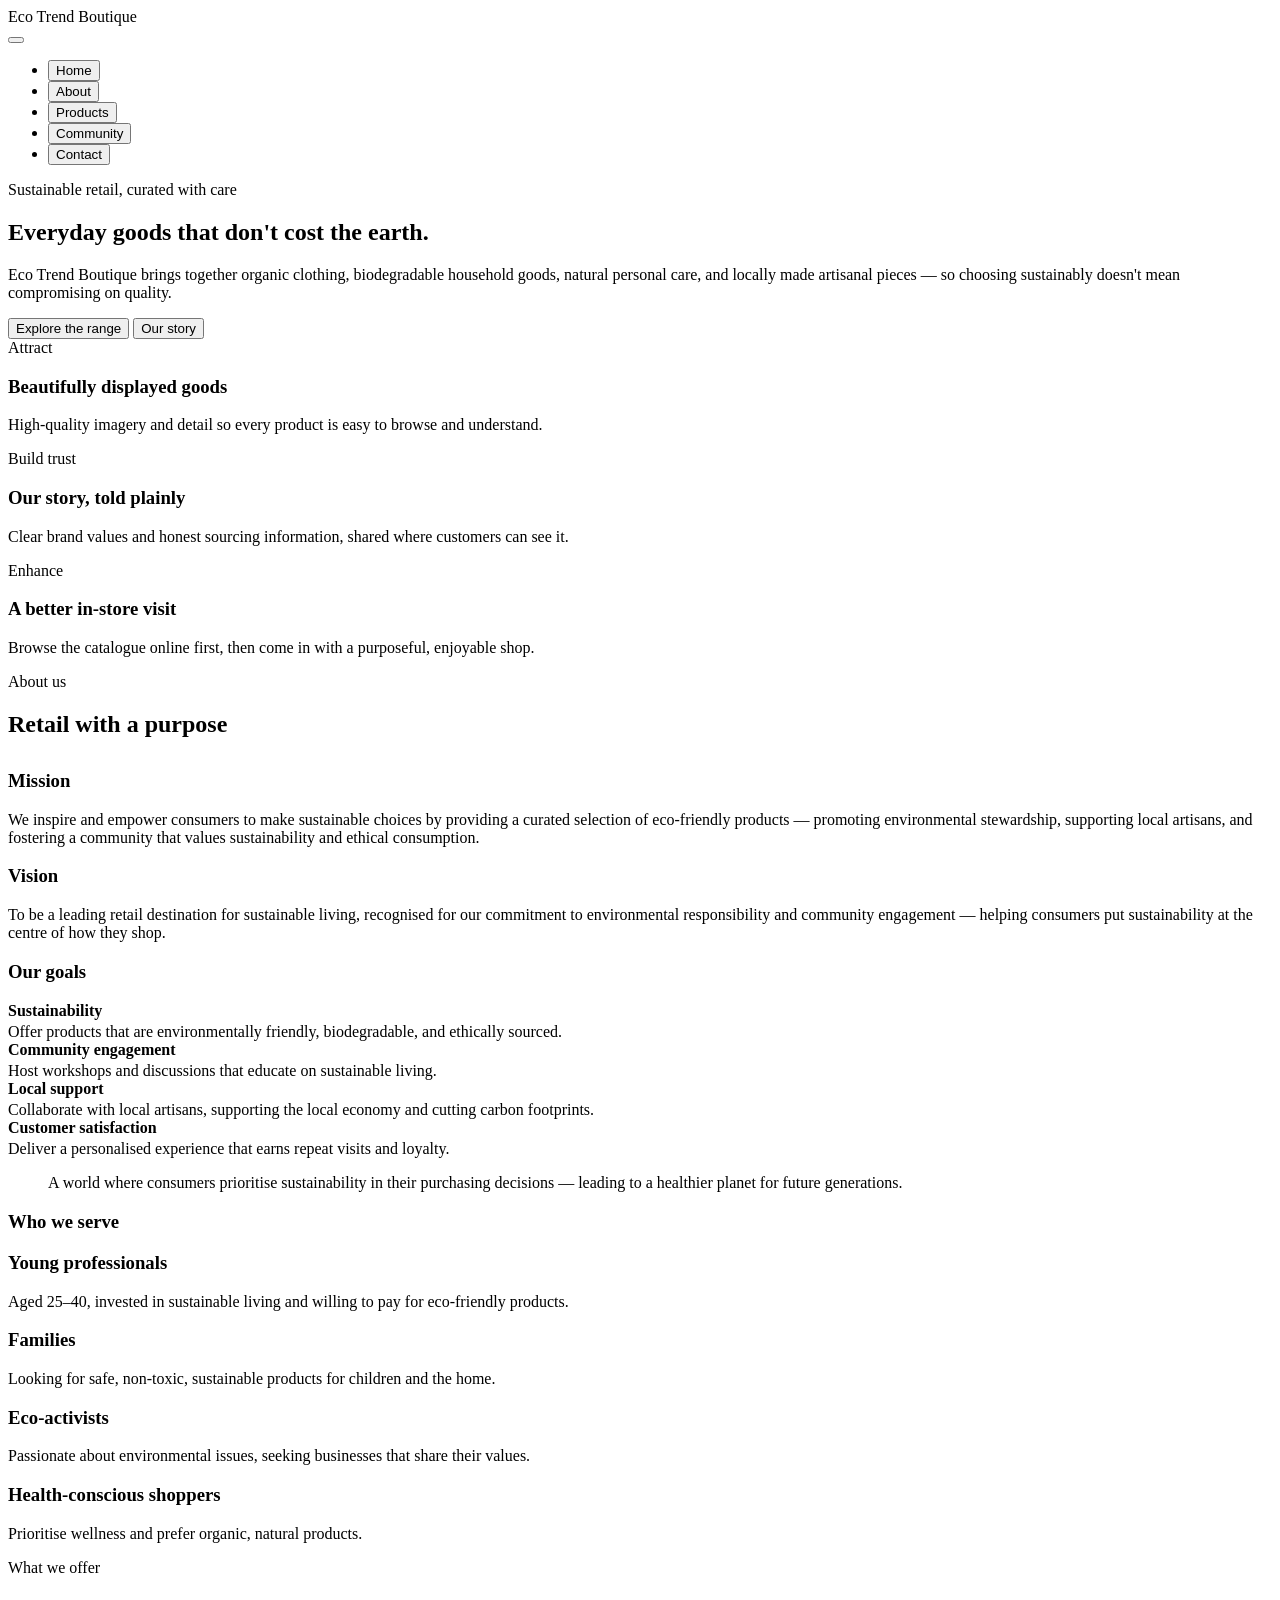
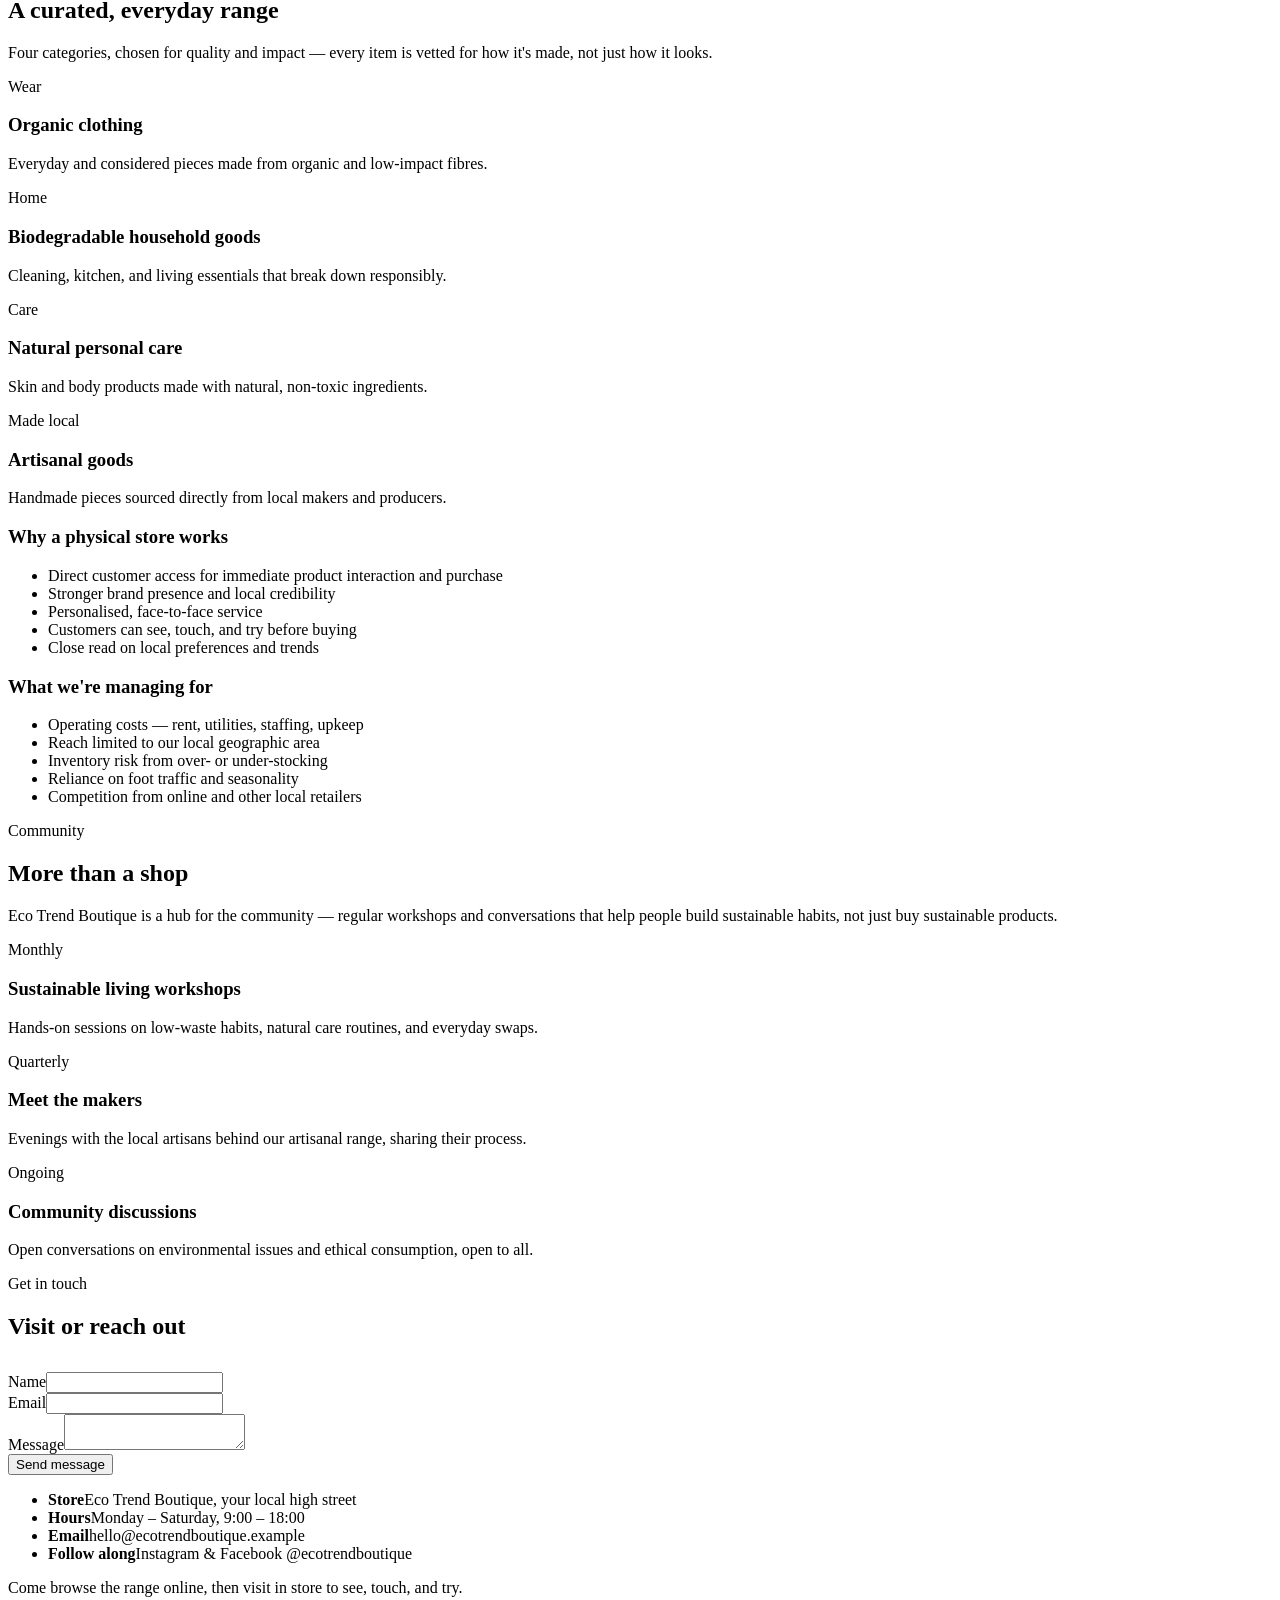
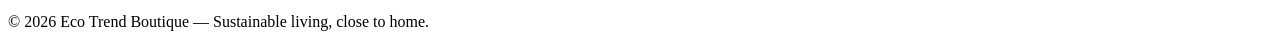
==== index.html @ 44dc251f "Add files via upload" ====
<!DOCTYPE html>
<html lang="en">
<head>
<meta charset="UTF-8">
<meta name="viewport" content="width=device-width, initial-scale=1.0">
<title>Eco Trend Boutique</title>
<link rel="preconnect" href="https://fonts.googleapis.com">
<link rel="preconnect" href="https://fonts.gstatic.com" crossorigin>
<link href="https://fonts.googleapis.com/css2?family=Fraunces:opsz,wght@9..144,400;9..144,500;9..144,600&family=Work+Sans:wght@400;500;600&display=swap" rel="stylesheet">
<link rel="stylesheet" href="style.css">
</head>
<body>

<header>
  <div class="nav-wrap">
    <div class="brand"><span class="brand-mark"></span>Eco Trend Boutique</div>
    <button class="menu-toggle" id="menuToggle" aria-label="Toggle menu"><span></span><span></span><span></span></button>
    <nav>
      <ul id="navList">
        <li><button data-page="home" class="active">Home</button></li>
        <li><button data-page="about">About</button></li>
        <li><button data-page="products">Products</button></li>
        <li><button data-page="community">Community</button></li>
        <li><button data-page="contact">Contact</button></li>
      </ul>
    </nav>
  </div>
</header>

<main>

  <!-- HOME -->
  <section id="home" class="active">
    <div class="hero">
      <div>
        <p class="eyebrow">Sustainable retail, curated with care</p>
        <h1>Everyday goods that don't cost the earth.</h1>
        <p>Eco Trend Boutique brings together organic clothing, biodegradable household goods, natural personal care, and locally made artisanal pieces — so choosing sustainably doesn't mean compromising on quality.</p>
        <div class="cta-row">
          <button class="btn primary" onclick="showPage('products')">Explore the range</button>
          <button class="btn" onclick="showPage('about')">Our story</button>
        </div>
      </div>
      <div class="hero-visual"></div>
    </div>

    <div class="benefits">
      <div class="benefit">
        <span class="benefit-num">Attract</span>
        <h3>Beautifully displayed goods</h3>
        <p>High-quality imagery and detail so every product is easy to browse and understand.</p>
      </div>
      <div class="benefit">
        <span class="benefit-num">Build trust</span>
        <h3>Our story, told plainly</h3>
        <p>Clear brand values and honest sourcing information, shared where customers can see it.</p>
      </div>
      <div class="benefit">
        <span class="benefit-num">Enhance</span>
        <h3>A better in-store visit</h3>
        <p>Browse the catalogue online first, then come in with a purposeful, enjoyable shop.</p>
      </div>
    </div>
  </section>

  <!-- ABOUT -->
  <section id="about">
    <p class="eyebrow">About us</p>
    <h1>Retail with a purpose</h1>
    <div class="two-col" style="margin-top:32px;">
      <div>
        <h3>Mission</h3>
        <p>We inspire and empower consumers to make sustainable choices by providing a curated selection of eco-friendly products — promoting environmental stewardship, supporting local artisans, and fostering a community that values sustainability and ethical consumption.</p>
        <h3>Vision</h3>
        <p>To be a leading retail destination for sustainable living, recognised for our commitment to environmental responsibility and community engagement — helping consumers put sustainability at the centre of how they shop.</p>
      </div>
      <div>
        <h3>Our goals</h3>
        <div class="goal"><span class="goal-mark"></span><div><strong>Sustainability</strong><p style="margin:.2em 0 0;">Offer products that are environmentally friendly, biodegradable, and ethically sourced.</p></div></div>
        <div class="goal"><span class="goal-mark"></span><div><strong>Community engagement</strong><p style="margin:.2em 0 0;">Host workshops and discussions that educate on sustainable living.</p></div></div>
        <div class="goal"><span class="goal-mark"></span><div><strong>Local support</strong><p style="margin:.2em 0 0;">Collaborate with local artisans, supporting the local economy and cutting carbon footprints.</p></div></div>
        <div class="goal"><span class="goal-mark"></span><div><strong>Customer satisfaction</strong><p style="margin:.2em 0 0;">Deliver a personalised experience that earns repeat visits and loyalty.</p></div></div>
      </div>
    </div>

    <blockquote>A world where consumers prioritise sustainability in their purchasing decisions — leading to a healthier planet for future generations.</blockquote>

    <h3>Who we serve</h3>
    <div class="audience-grid">
      <div class="audience-card"><h3>Young professionals</h3><p>Aged 25–40, invested in sustainable living and willing to pay for eco-friendly products.</p></div>
      <div class="audience-card"><h3>Families</h3><p>Looking for safe, non-toxic, sustainable products for children and the home.</p></div>
      <div class="audience-card"><h3>Eco-activists</h3><p>Passionate about environmental issues, seeking businesses that share their values.</p></div>
      <div class="audience-card"><h3>Health-conscious shoppers</h3><p>Prioritise wellness and prefer organic, natural products.</p></div>
    </div>
  </section>

  <!-- PRODUCTS -->
  <section id="products">
    <p class="eyebrow">What we offer</p>
    <h1>A curated, everyday range</h1>
    <p>Four categories, chosen for quality and impact — every item is vetted for how it's made, not just how it looks.</p>

    <div class="product-grid">
      <div class="product-card">
        <span class="tag">Wear</span>
        <h3>Organic clothing</h3>
        <p>Everyday and considered pieces made from organic and low-impact fibres.</p>
      </div>
      <div class="product-card">
        <span class="tag">Home</span>
        <h3>Biodegradable household goods</h3>
        <p>Cleaning, kitchen, and living essentials that break down responsibly.</p>
      </div>
      <div class="product-card">
        <span class="tag">Care</span>
        <h3>Natural personal care</h3>
        <p>Skin and body products made with natural, non-toxic ingredients.</p>
      </div>
      <div class="product-card">
        <span class="tag">Made local</span>
        <h3>Artisanal goods</h3>
        <p>Handmade pieces sourced directly from local makers and producers.</p>
      </div>
    </div>

    <div class="swot">
      <div>
        <h3>Why a physical store works</h3>
        <ul>
          <li>Direct customer access for immediate product interaction and purchase</li>
          <li>Stronger brand presence and local credibility</li>
          <li>Personalised, face-to-face service</li>
          <li>Customers can see, touch, and try before buying</li>
          <li>Close read on local preferences and trends</li>
        </ul>
      </div>
      <div>
        <h3>What we're managing for</h3>
        <ul>
          <li>Operating costs — rent, utilities, staffing, upkeep</li>
          <li>Reach limited to our local geographic area</li>
          <li>Inventory risk from over- or under-stocking</li>
          <li>Reliance on foot traffic and seasonality</li>
          <li>Competition from online and other local retailers</li>
        </ul>
      </div>
    </div>
  </section>

  <!-- COMMUNITY / BLOG -->
  <section id="community">
    <p class="eyebrow">Community</p>
    <h1>More than a shop</h1>
    <p>Eco Trend Boutique is a hub for the community — regular workshops and conversations that help people build sustainable habits, not just buy sustainable products.</p>

    <div class="event-list">
      <div class="event-row">
        <div class="event-when">Monthly</div>
        <div><h3>Sustainable living workshops</h3><p>Hands-on sessions on low-waste habits, natural care routines, and everyday swaps.</p></div>
      </div>
      <div class="event-row">
        <div class="event-when">Quarterly</div>
        <div><h3>Meet the makers</h3><p>Evenings with the local artisans behind our artisanal range, sharing their process.</p></div>
      </div>
      <div class="event-row">
        <div class="event-when">Ongoing</div>
        <div><h3>Community discussions</h3><p>Open conversations on environmental issues and ethical consumption, open to all.</p></div>
      </div>
    </div>
  </section>

  <!-- CONTACT -->
  <section id="contact">
    <p class="eyebrow">Get in touch</p>
    <h1>Visit or reach out</h1>
    <div class="contact-grid" style="margin-top:32px;">
      <div>
        <form onsubmit="event.preventDefault(); alert('Thanks — your message has been noted. This form is a demo and does not send live messages.');">
          <div class="field"><label for="name">Name</label><input id="name" type="text" required></div>
          <div class="field"><label for="email">Email</label><input id="email" type="email" required></div>
          <div class="field"><label for="message">Message</label><textarea id="message" required></textarea></div>
          <button type="submit" class="btn primary">Send message</button>
        </form>
      </div>
      <div>
        <ul class="info-list">
          <li><strong>Store</strong>Eco Trend Boutique, your local high street</li>
          <li><strong>Hours</strong>Monday – Saturday, 9:00 – 18:00</li>
          <li><strong>Email</strong>hello@ecotrendboutique.example</li>
          <li><strong>Follow along</strong>Instagram &amp; Facebook @ecotrendboutique</li>
        </ul>
        <p class="form-note">Come browse the range online, then visit in store to see, touch, and try.</p>
      </div>
    </div>
  </section>

</main>

<footer>© 2026 Eco Trend Boutique — Sustainable living, close to home.</footer>

<script>
  function showPage(id){
    document.querySelectorAll('main section').forEach(s => s.classList.remove('active'));
    document.getElementById(id).classList.add('active');
    document.querySelectorAll('nav button').forEach(b => b.classList.toggle('active', b.dataset.page === id));
    document.getElementById('navList').classList.remove('open');
    window.scrollTo({top:0, behavior:'smooth'});
  }
  document.querySelectorAll('nav button[data-page]').forEach(btn=>{
    btn.addEventListener('click', ()=> showPage(btn.dataset.page));
  });
  document.getElementById('menuToggle').addEventListener('click', ()=>{
    document.getElementById('navList').classList.toggle('open');
  });
</script>

</body>
</html>
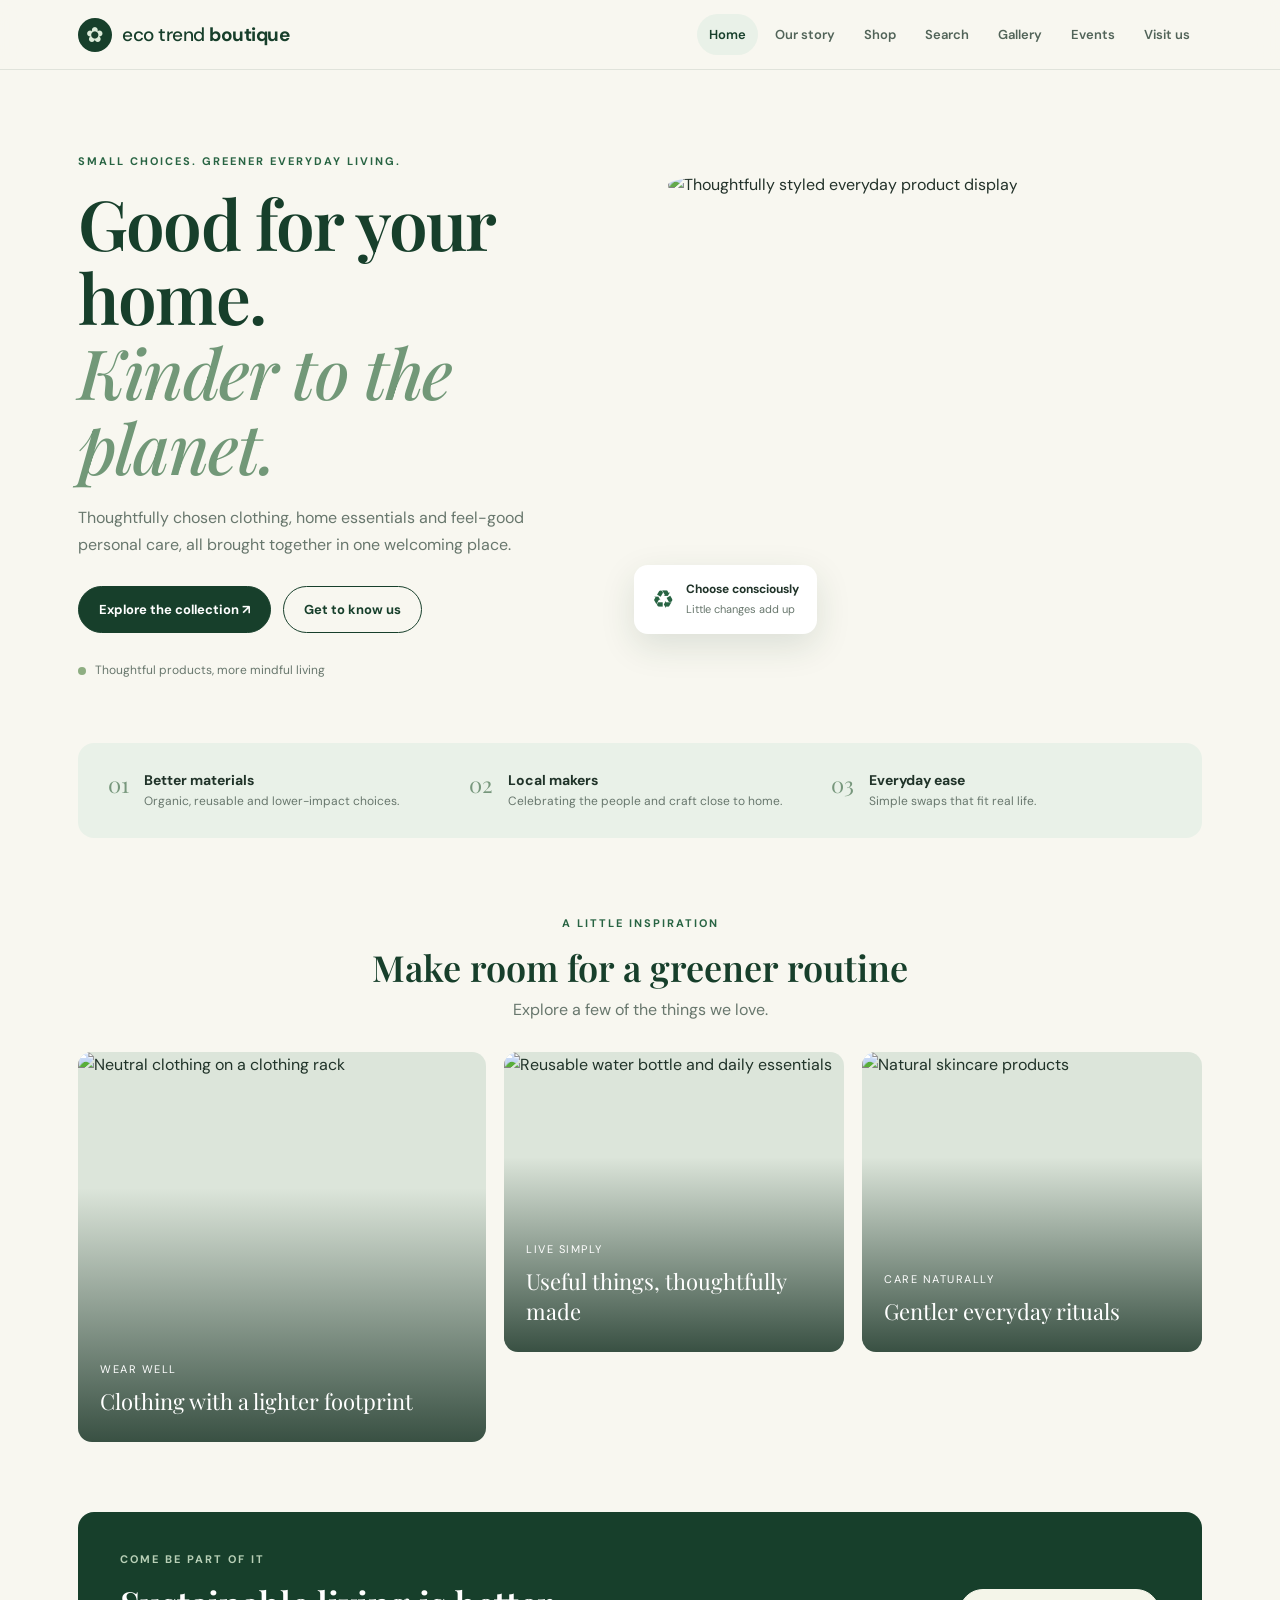
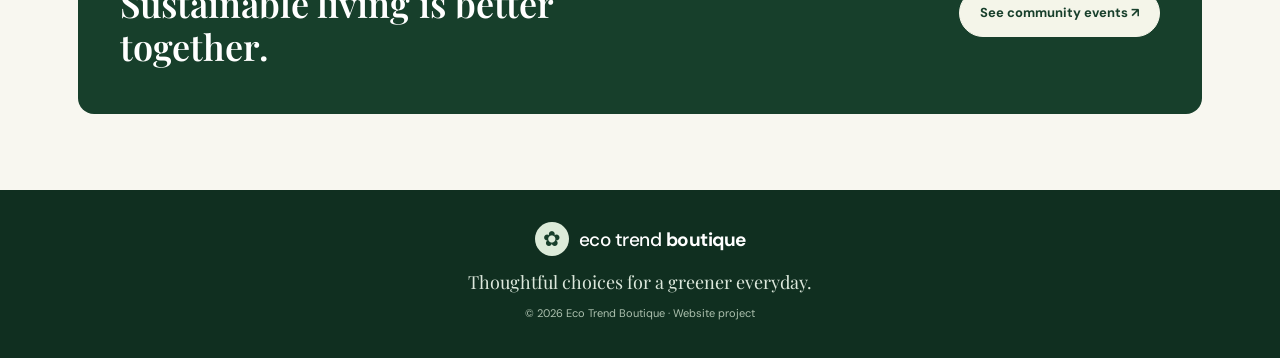
==== commit a862ad3a: "Add files via upload" ====
--- a/index.html
+++ b/index.html
@@ -1,218 +1,225 @@
 <!DOCTYPE html>
 <html lang="en">
 <head>
-<meta charset="UTF-8">
-<meta name="viewport" content="width=device-width, initial-scale=1.0">
-<title>Eco Trend Boutique</title>
-<link rel="preconnect" href="https://fonts.googleapis.com">
-<link rel="preconnect" href="https://fonts.gstatic.com" crossorigin>
-<link href="https://fonts.googleapis.com/css2?family=Fraunces:opsz,wght@9..144,400;9..144,500;9..144,600&family=Work+Sans:wght@400;500;600&display=swap" rel="stylesheet">
-<link rel="stylesheet" href="style.css">
+  <meta charset="UTF-8">
+  <meta name="viewport" content="width=device-width, initial-scale=1.0">
+  <meta name="theme-color" content="#173f2b">
+  <meta name="description" content="Eco Trend Boutique: thoughtfully curated sustainable clothing, home goods and natural care.">
+  <title>Eco Trend Boutique | Sustainable living, beautifully</title>
+  <link rel="preconnect" href="https://fonts.googleapis.com">
+  <link rel="preconnect" href="https://fonts.gstatic.com" crossorigin>
+  <link href="https://fonts.googleapis.com/css2?family=DM+Sans:wght@400;500;600;700&family=Playfair+Display:wght@500;600;700&display=swap" rel="stylesheet">
+  <link rel="stylesheet" href="style.css">
+  <!-- Leaflet map styles (OpenStreetMap) -->
+  <link rel="stylesheet" href="https://unpkg.com/leaflet@1.9.4/dist/leaflet.css" crossorigin="">
 </head>
 <body>
-
-<header>
+<header class="site-header">
   <div class="nav-wrap">
-    <div class="brand"><span class="brand-mark"></span>Eco Trend Boutique</div>
-    <button class="menu-toggle" id="menuToggle" aria-label="Toggle menu"><span></span><span></span><span></span></button>
-    <nav>
+    <a class="brand" href="#home" aria-label="Eco Trend Boutique home"><span class="brand-mark">✿</span><span>eco trend <b>boutique</b></span></a>
+    <button class="menu-toggle" id="menuToggle" aria-label="Open navigation" aria-expanded="false">☰</button>
+    <nav aria-label="Main navigation">
       <ul id="navList">
-        <li><button data-page="home" class="active">Home</button></li>
-        <li><button data-page="about">About</button></li>
-        <li><button data-page="products">Products</button></li>
-        <li><button data-page="community">Community</button></li>
-        <li><button data-page="contact">Contact</button></li>
+        <li><button class="nav-link active" data-page="home">Home</button></li>
+        <li><button class="nav-link" data-page="about">Our story</button></li>
+        <li><button class="nav-link" data-page="products">Shop</button></li>
+        <li><button class="nav-link" data-page="search">Search</button></li>
+        <li><button class="nav-link" data-page="gallery">Gallery</button></li>
+        <li><button class="nav-link" data-page="events">Events</button></li>
+        <li><button class="nav-link" data-page="contact">Visit us</button></li>
       </ul>
     </nav>
   </div>
 </header>
 
 <main>
-
-  <!-- HOME -->
-  <section id="home" class="active">
+  <section id="home" class="page active">
     <div class="hero">
-      <div>
-        <p class="eyebrow">Sustainable retail, curated with care</p>
-        <h1>Everyday goods that don't cost the earth.</h1>
-        <p>Eco Trend Boutique brings together organic clothing, biodegradable household goods, natural personal care, and locally made artisanal pieces — so choosing sustainably doesn't mean compromising on quality.</p>
-        <div class="cta-row">
-          <button class="btn primary" onclick="showPage('products')">Explore the range</button>
-          <button class="btn" onclick="showPage('about')">Our story</button>
+      <div class="hero-copy">
+        <p class="eyebrow">Small choices. Greener everyday living.</p>
+        <h1>Good for your home.<br><em>Kinder to the planet.</em></h1>
+        <p class="hero-intro">Thoughtfully chosen clothing, home essentials and feel-good personal care, all brought together in one welcoming place.</p>
+        <div class="button-row">
+          <button class="btn primary" onclick="showPage('products')">Explore the collection <span>↗</span></button>
+          <button class="btn ghost" onclick="showPage('about')">Get to know us</button>
         </div>
+        <div class="hero-note"><span class="dot"></span> Thoughtful products, more mindful living</div>
       </div>
-      <div class="hero-visual"></div>
-    </div>
-
-    <div class="benefits">
-      <div class="benefit">
-        <span class="benefit-num">Attract</span>
-        <h3>Beautifully displayed goods</h3>
-        <p>High-quality imagery and detail so every product is easy to browse and understand.</p>
+      <div class="hero-image">
+        <img src="https://images.unsplash.com/photo-1542291026-7eec264c27ff?auto=format&fit=crop&w=1000&q=85" alt="Thoughtfully styled everyday product display">
+        <div class="floating-card"><span>♻</span><div><strong>Choose consciously</strong><small>Little changes add up</small></div></div>
       </div>
-      <div class="benefit">
-        <span class="benefit-num">Build trust</span>
-        <h3>Our story, told plainly</h3>
-        <p>Clear brand values and honest sourcing information, shared where customers can see it.</p>
-      </div>
-      <div class="benefit">
-        <span class="benefit-num">Enhance</span>
-        <h3>A better in-store visit</h3>
-        <p>Browse the catalogue online first, then come in with a purposeful, enjoyable shop.</p>
-      </div>
-    </div>
-  </section>
-
-  <!-- ABOUT -->
-  <section id="about">
-    <p class="eyebrow">About us</p>
-    <h1>Retail with a purpose</h1>
-    <div class="two-col" style="margin-top:32px;">
-      <div>
-        <h3>Mission</h3>
-        <p>We inspire and empower consumers to make sustainable choices by providing a curated selection of eco-friendly products — promoting environmental stewardship, supporting local artisans, and fostering a community that values sustainability and ethical consumption.</p>
-        <h3>Vision</h3>
-        <p>To be a leading retail destination for sustainable living, recognised for our commitment to environmental responsibility and community engagement — helping consumers put sustainability at the centre of how they shop.</p>
-      </div>
-      <div>
-        <h3>Our goals</h3>
-        <div class="goal"><span class="goal-mark"></span><div><strong>Sustainability</strong><p style="margin:.2em 0 0;">Offer products that are environmentally friendly, biodegradable, and ethically sourced.</p></div></div>
-        <div class="goal"><span class="goal-mark"></span><div><strong>Community engagement</strong><p style="margin:.2em 0 0;">Host workshops and discussions that educate on sustainable living.</p></div></div>
-        <div class="goal"><span class="goal-mark"></span><div><strong>Local support</strong><p style="margin:.2em 0 0;">Collaborate with local artisans, supporting the local economy and cutting carbon footprints.</p></div></div>
-        <div class="goal"><span class="goal-mark"></span><div><strong>Customer satisfaction</strong><p style="margin:.2em 0 0;">Deliver a personalised experience that earns repeat visits and loyalty.</p></div></div>
-      </div>
-    </div>
-
-    <blockquote>A world where consumers prioritise sustainability in their purchasing decisions — leading to a healthier planet for future generations.</blockquote>
-
-    <h3>Who we serve</h3>
-    <div class="audience-grid">
-      <div class="audience-card"><h3>Young professionals</h3><p>Aged 25–40, invested in sustainable living and willing to pay for eco-friendly products.</p></div>
-      <div class="audience-card"><h3>Families</h3><p>Looking for safe, non-toxic, sustainable products for children and the home.</p></div>
-      <div class="audience-card"><h3>Eco-activists</h3><p>Passionate about environmental issues, seeking businesses that share their values.</p></div>
-      <div class="audience-card"><h3>Health-conscious shoppers</h3><p>Prioritise wellness and prefer organic, natural products.</p></div>
-    </div>
-  </section>
-
-  <!-- PRODUCTS -->
-  <section id="products">
-    <p class="eyebrow">What we offer</p>
-    <h1>A curated, everyday range</h1>
-    <p>Four categories, chosen for quality and impact — every item is vetted for how it's made, not just how it looks.</p>
-
-    <div class="product-grid">
-      <div class="product-card">
-        <span class="tag">Wear</span>
-        <h3>Organic clothing</h3>
-        <p>Everyday and considered pieces made from organic and low-impact fibres.</p>
-      </div>
-      <div class="product-card">
-        <span class="tag">Home</span>
-        <h3>Biodegradable household goods</h3>
-        <p>Cleaning, kitchen, and living essentials that break down responsibly.</p>
-      </div>
-      <div class="product-card">
-        <span class="tag">Care</span>
-        <h3>Natural personal care</h3>
-        <p>Skin and body products made with natural, non-toxic ingredients.</p>
-      </div>
-      <div class="product-card">
-        <span class="tag">Made local</span>
-        <h3>Artisanal goods</h3>
-        <p>Handmade pieces sourced directly from local makers and producers.</p>
-      </div>
-    </div>
-
-    <div class="swot">
-      <div>
-        <h3>Why a physical store works</h3>
-        <ul>
-          <li>Direct customer access for immediate product interaction and purchase</li>
-          <li>Stronger brand presence and local credibility</li>
-          <li>Personalised, face-to-face service</li>
-          <li>Customers can see, touch, and try before buying</li>
-          <li>Close read on local preferences and trends</li>
-        </ul>
-      </div>
-      <div>
-        <h3>What we're managing for</h3>
-        <ul>
-          <li>Operating costs — rent, utilities, staffing, upkeep</li>
-          <li>Reach limited to our local geographic area</li>
-          <li>Inventory risk from over- or under-stocking</li>
-          <li>Reliance on foot traffic and seasonality</li>
-          <li>Competition from online and other local retailers</li>
-        </ul>
-      </div>
-    </div>
-  </section>
-
-  <!-- COMMUNITY / BLOG -->
-  <section id="community">
-    <p class="eyebrow">Community</p>
-    <h1>More than a shop</h1>
-    <p>Eco Trend Boutique is a hub for the community — regular workshops and conversations that help people build sustainable habits, not just buy sustainable products.</p>
-
-    <div class="event-list">
-      <div class="event-row">
-        <div class="event-when">Monthly</div>
-        <div><h3>Sustainable living workshops</h3><p>Hands-on sessions on low-waste habits, natural care routines, and everyday swaps.</p></div>
-      </div>
-      <div class="event-row">
-        <div class="event-when">Quarterly</div>
-        <div><h3>Meet the makers</h3><p>Evenings with the local artisans behind our artisanal range, sharing their process.</p></div>
-      </div>
-      <div class="event-row">
-        <div class="event-when">Ongoing</div>
-        <div><h3>Community discussions</h3><p>Open conversations on environmental issues and ethical consumption, open to all.</p></div>
-      </div>
-    </div>
-  </section>
-
-  <!-- CONTACT -->
-  <section id="contact">
-    <p class="eyebrow">Get in touch</p>
-    <h1>Visit or reach out</h1>
-    <div class="contact-grid" style="margin-top:32px;">
-      <div>
-        <form onsubmit="event.preventDefault(); alert('Thanks — your message has been noted. This form is a demo and does not send live messages.');">
-          <div class="field"><label for="name">Name</label><input id="name" type="text" required></div>
-          <div class="field"><label for="email">Email</label><input id="email" type="email" required></div>
-          <div class="field"><label for="message">Message</label><textarea id="message" required></textarea></div>
-          <button type="submit" class="btn primary">Send message</button>
-        </form>
-      </div>
-      <div>
-        <ul class="info-list">
-          <li><strong>Store</strong>Eco Trend Boutique, your local high street</li>
-          <li><strong>Hours</strong>Monday – Saturday, 9:00 – 18:00</li>
-          <li><strong>Email</strong>hello@ecotrendboutique.example</li>
-          <li><strong>Follow along</strong>Instagram &amp; Facebook @ecotrendboutique</li>
-        </ul>
-        <p class="form-note">Come browse the range online, then visit in store to see, touch, and try.</p>
-      </div>
-    </div>
-  </section>
-
+    </div>
+    <div class="value-strip">
+      <article><span>01</span><div><h3>Better materials</h3><p>Organic, reusable and lower-impact choices.</p></div></article>
+      <article><span>02</span><div><h3>Local makers</h3><p>Celebrating the people and craft close to home.</p></div></article>
+      <article><span>03</span><div><h3>Everyday ease</h3><p>Simple swaps that fit real life.</p></div></article>
+    </div>
+    <div class="section-heading">
+      <p class="eyebrow">A little inspiration</p><h2>Make room for a greener routine</h2>
+      <p>Explore a few of the things we love.</p>
+    </div>
+    <div class="feature-grid">
+      <article class="feature-card feature-tall"><img src="https://images.unsplash.com/photo-1523381210434-271e8be1f52b?auto=format&fit=crop&w=900&q=85" alt="Neutral clothing on a clothing rack"><div><span>Wear well</span><h3>Clothing with a lighter footprint</h3></div></article>
+      <article class="feature-card"><img src="https://images.unsplash.com/photo-1602143407151-7111542de6e8?auto=format&fit=crop&w=900&q=85" alt="Reusable water bottle and daily essentials"><div><span>Live simply</span><h3>Useful things, thoughtfully made</h3></div></article>
+      <article class="feature-card"><img src="https://images.unsplash.com/photo-1608248543803-ba4f8c70ae0b?auto=format&fit=crop&w=900&q=85" alt="Natural skincare products"><div><span>Care naturally</span><h3>Gentler everyday rituals</h3></div></article>
+    </div>
+    <div class="banner-cta"><div><p class="eyebrow">Come be part of it</p><h2>Sustainable living is better together.</h2></div><button class="btn light" onclick="showPage('events')">See community events ↗</button></div>
+  </section>
+
+  <section id="about" class="page">
+    <div class="page-intro"><p class="eyebrow">Our story</p><h1>Retail with a little more purpose.</h1><p>We believe shopping can feel good and do a little good, too.</p></div>
+    <div class="two-col">
+      <div><h2>Our mission</h2><p>We inspire and empower people to make more sustainable choices through a curated selection of eco-friendly products. We aim to support local makers, encourage mindful consumption and make lower-impact living feel accessible.</p><h2>Our vision</h2><p>To become a welcoming destination for sustainable living, where thoughtful products and community connections help make greener habits part of everyday life.</p></div>
+      <div class="soft-panel"><p class="eyebrow">What matters to us</p><div class="goal"><b>01</b><div><h3>Responsible choices</h3><p>Prioritising reusable, biodegradable and ethically sourced options.</p></div></div><div class="goal"><b>02</b><div><h3>Local support</h3><p>Working with local artisans and independent producers.</p></div></div><div class="goal"><b>03</b><div><h3>Community learning</h3><p>Sharing practical ideas through workshops and conversations.</p></div></div></div>
+    </div>
+    <blockquote>“A greener lifestyle isn't about being perfect. It's about making better choices, one day at a time.”</blockquote>
+    <h2 class="subheading">Who we welcome</h2>
+    <div class="audience-grid"><article><h3>Young professionals</h3><p>For people looking for considered, practical everyday choices.</p></article><article><h3>Families</h3><p>For households seeking reusable and gentler home essentials.</p></article><article><h3>Eco-minded shoppers</h3><p>For anyone who wants their purchases to reflect their values.</p></article><article><h3>Curious beginners</h3><p>For people taking their first steps towards sustainable living.</p></article></div>
+  </section>
+
+  <section id="products" class="page">
+    <div class="page-intro"><p class="eyebrow">The collection</p><h1>Everyday goods, chosen with care.</h1><p>Browse our four core collections. These are sample catalogue items for the website project.</p></div>
+    <div class="product-grid" id="productGrid">
+      <article class="product-card" data-name="Organic cotton shirt" data-category="clothing"><img src="https://images.unsplash.com/photo-1521572163474-6864f9cf17ab?auto=format&fit=crop&w=700&q=80" alt="Organic cotton shirt"><div class="product-info"><span class="tag">Wear</span><h3>Organic cotton basics</h3><p>Comfortable everyday pieces made with natural fibres.</p></div></article>
+      <article class="product-card" data-name="Reusable home essentials" data-category="home"><img src="https://images.unsplash.com/photo-1603006905003-be475563bc59?auto=format&fit=crop&w=700&q=80" alt="Reusable home essentials"><div class="product-info"><span class="tag">Home</span><h3>Reusable home essentials</h3><p>Simple swaps for a more mindful home routine.</p></div></article>
+      <article class="product-card" data-name="Natural skincare" data-category="care"><img src="https://images.unsplash.com/photo-1608248543803-ba4f8c70ae0b?auto=format&fit=crop&w=700&q=80" alt="Natural skincare products"><div class="product-info"><span class="tag">Care</span><h3>Natural personal care</h3><p>Thoughtful daily care with naturally inspired ingredients.</p></div></article>
+      <article class="product-card" data-name="Handmade artisan basket" data-category="artisan"><img src="https://images.unsplash.com/photo-1590736969955-71cc94901144?auto=format&fit=crop&w=700&q=80" alt="Handwoven artisan basket"><div class="product-info"><span class="tag">Made local</span><h3>Artisanal home pieces</h3><p>Handmade details that bring warmth and character.</p></div></article>
+    </div>
+  </section>
+
+  <section id="search" class="page">
+    <div class="page-intro"><p class="eyebrow">Find your favourites</p><h1>Search the boutique.</h1><p>Search products or community events by name or keyword.</p></div>
+    <div class="search-panel"><label for="siteSearch">What are you looking for?</label><div class="search-box"><input id="siteSearch" type="search" placeholder="Try “cotton”, “workshop” or “home”"><button class="btn primary" id="searchButton">Search</button></div><div class="filter-row"><label><input type="radio" name="searchType" value="all" checked> All</label><label><input type="radio" name="searchType" value="products"> Products</label><label><input type="radio" name="searchType" value="events"> Events</label></div><p id="searchCount" class="search-count" aria-live="polite">Try a keyword to explore the catalogue and events.</p><div id="searchResults" class="results-grid"></div></div>
+  </section>
+
+  <section id="gallery" class="page">
+    <div class="page-intro"><p class="eyebrow">A glimpse inside</p><h1>Little moments of green living.</h1><p>Select an image to view it larger.</p></div>
+    <div class="gallery-grid" id="galleryGrid">
+      <button class="gallery-item" data-full="https://images.unsplash.com/photo-1523381210434-271e8be1f52b?auto=format&fit=crop&w=1500&q=90"><img src="https://images.unsplash.com/photo-1523381210434-271e8be1f52b?auto=format&fit=crop&w=700&q=80" alt="Clothing collection"><span>Conscious clothing</span></button>
+      <button class="gallery-item" data-full="https://images.unsplash.com/photo-1608248543803-ba4f8c70ae0b?auto=format&fit=crop&w=1500&q=90"><img src="https://images.unsplash.com/photo-1608248543803-ba4f8c70ae0b?auto=format&fit=crop&w=700&q=80" alt="Natural skincare"><span>Natural care</span></button>
+      <button class="gallery-item" data-full="https://images.unsplash.com/photo-1590736969955-71cc94901144?auto=format&fit=crop&w=1500&q=90"><img src="https://images.unsplash.com/photo-1590736969955-71cc94901144?auto=format&fit=crop&w=700&q=80" alt="Handmade woven basket"><span>Made by hand</span></button>
+      <button class="gallery-item" data-full="https://images.unsplash.com/photo-1603006905003-be475563bc59?auto=format&fit=crop&w=1500&q=90"><img src="https://images.unsplash.com/photo-1603006905003-be475563bc59?auto=format&fit=crop&w=700&q=80" alt="Home and lifestyle products"><span>Mindful home</span></button>
+      <button class="gallery-item" data-full="https://images.unsplash.com/photo-1542291026-7eec264c27ff?auto=format&fit=crop&w=1500&q=90"><img src="https://images.unsplash.com/photo-1542291026-7eec264c27ff?auto=format&fit=crop&w=700&q=80" alt="Everyday lifestyle item"><span>Everyday essentials</span></button>
+      <button class="gallery-item" data-full="https://images.unsplash.com/photo-1521572163474-6864f9cf17ab?auto=format&fit=crop&w=1500&q=90"><img src="https://images.unsplash.com/photo-1521572163474-6864f9cf17ab?auto=format&fit=crop&w=700&q=80" alt="Cotton shirt"><span>Wear it well</span></button>
+    </div>
+  </section>
+
+  <section id="events" class="page">
+    <div class="page-intro"><p class="eyebrow">Learn, share, connect</p><h1>Events & community.</h1><p>Join a workshop, meet local makers or share ideas with people who care about a greener future.</p></div>
+    <div class="event-list" id="eventList">
+      <article class="event-card" data-name="Sustainable living workshop" data-category="workshop"><div class="event-date"><b>Monthly</b><span>Workshop</span></div><div><h3>Sustainable living workshop</h3><p>Practical low-waste habits, reusable swaps and small changes for everyday life.</p></div><span class="event-arrow">↗</span></article>
+      <article class="event-card" data-name="Meet the makers" data-category="community"><div class="event-date"><b>Quarterly</b><span>Community</span></div><div><h3>Meet the makers</h3><p>Get to know local artisans and hear the stories behind their handmade work.</p></div><span class="event-arrow">↗</span></article>
+      <article class="event-card" data-name="Community conversations" data-category="discussion"><div class="event-date"><b>Ongoing</b><span>Discussion</span></div><div><h3>Community conversations</h3><p>Friendly discussions about ethical consumption and environmental care.</p></div><span class="event-arrow">↗</span></article>
+    </div>
+    <p class="form-note">Event dates and booking details are examples for this demonstration website. Add confirmed dates and contact details before using them publicly.</p>
+  </section>
+
+  <section id="contact" class="page">
+    <div class="page-intro"><p class="eyebrow">Find your way here</p><h1>Visit or get in touch.</h1><p>Use the map to look up the area where your boutique is located.</p></div>
+    <div class="contact-grid">
+      <form class="contact-form" id="contactForm"><h2>Send us a message</h2><div class="field"><label for="name">Your name</label><input id="name" type="text" required></div><div class="field"><label for="email">Email address</label><input id="email" type="email" required></div><div class="field"><label for="message">Message</label><textarea id="message" rows="4" required></textarea></div><button class="btn primary" type="submit">Send message ↗</button><p class="form-note">Demo form: it displays a confirmation but does not send email.</p></form>
+      <div class="location-panel"><h2>Find a location</h2><p>Enter your shop address, suburb or town to place a marker on the map.</p><div class="search-box map-search"><input id="locationSearch" type="search" placeholder="e.g. Sandton, Johannesburg"><button class="btn primary" id="locateButton">Find</button></div><div id="map" role="application" aria-label="Interactive OpenStreetMap"></div><p class="map-credit">Map data © OpenStreetMap contributors. Search uses OpenStreetMap Nominatim.</p></div>
+    </div>
+  </section>
 </main>
 
-<footer>© 2026 Eco Trend Boutique — Sustainable living, close to home.</footer>
-
+<footer><div class="footer-inner"><a class="brand footer-brand" href="#home"><span class="brand-mark">✿</span><span>eco trend <b>boutique</b></span></a><p>Thoughtful choices for a greener everyday.</p><small>© 2026 Eco Trend Boutique · Website project</small></div></footer>
+
+<div class="lightbox" id="lightbox" aria-hidden="true"><button class="lightbox-close" id="lightboxClose" aria-label="Close image">×</button><img id="lightboxImage" src="" alt=""><p id="lightboxCaption"></p></div>
+<div class="toast" id="toast" role="status" aria-live="polite"></div>
+
+<script src="https://unpkg.com/leaflet@1.9.4/dist/leaflet.js" crossorigin=""></script>
 <script>
-  function showPage(id){
-    document.querySelectorAll('main section').forEach(s => s.classList.remove('active'));
-    document.getElementById(id).classList.add('active');
-    document.querySelectorAll('nav button').forEach(b => b.classList.toggle('active', b.dataset.page === id));
+  const pages = [...document.querySelectorAll('main .page')];
+  function showPage(id) {
+    pages.forEach(page => page.classList.toggle('active', page.id === id));
+    document.querySelectorAll('[data-page]').forEach(button => button.classList.toggle('active', button.dataset.page === id));
     document.getElementById('navList').classList.remove('open');
-    window.scrollTo({top:0, behavior:'smooth'});
-  }
-  document.querySelectorAll('nav button[data-page]').forEach(btn=>{
-    btn.addEventListener('click', ()=> showPage(btn.dataset.page));
+    document.getElementById('menuToggle').setAttribute('aria-expanded', 'false');
+    window.scrollTo({top: 0, behavior: 'smooth'});
+    if (id === 'contact' && window.storeMap) setTimeout(() => storeMap.invalidateSize(), 150);
+  }
+  document.querySelectorAll('[data-page]').forEach(button => button.addEventListener('click', () => showPage(button.dataset.page)));
+  document.querySelectorAll('button[onclick*="showPage"]').forEach(button => button.addEventListener('click', () => {
+    const match = button.getAttribute('onclick').match(/showPage\('([^']+)'\)/);
+    if (match) showPage(match[1]);
+  }));
+  document.getElementById('menuToggle').addEventListener('click', () => {
+    const list = document.getElementById('navList');
+    list.classList.toggle('open');
+    document.getElementById('menuToggle').setAttribute('aria-expanded', list.classList.contains('open'));
   });
-  document.getElementById('menuToggle').addEventListener('click', ()=>{
-    document.getElementById('navList').classList.toggle('open');
-  });
+
+  const products = [...document.querySelectorAll('#productGrid .product-card')].map(card => ({type:'products', title:card.querySelector('h3').textContent, description:card.querySelector('p').textContent, image:card.querySelector('img').src}));
+  const events = [...document.querySelectorAll('#eventList .event-card')].map(card => ({type:'events', title:card.querySelector('h3').textContent, description:card.querySelector('p').textContent}));
+  function runSearch() {
+    const term = document.getElementById('siteSearch').value.trim().toLowerCase();
+    const type = document.querySelector('input[name="searchType"]:checked').value;
+    const source = [...(type === 'events' ? [] : products), ...(type === 'products' ? [] : events)];
+    const matches = source.filter(item => (item.title + ' ' + item.description).toLowerCase().includes(term));
+    const results = document.getElementById('searchResults');
+    results.innerHTML = '';
+    document.getElementById('searchCount').textContent = term ? `${matches.length} result${matches.length === 1 ? '' : 's'} for “${term}”.` : 'Enter a keyword to search the catalogue and events.';
+    if (!term) return;
+    matches.forEach(item => {
+      const article = document.createElement('article');
+      article.className = 'result-card';
+      if (item.image) { const img = document.createElement('img'); img.src = item.image; img.alt = ''; article.appendChild(img); }
+      const label = document.createElement('span'); label.className = 'tag'; label.textContent = item.type === 'products' ? 'Product' : 'Event';
+      const title = document.createElement('h3'); title.textContent = item.title;
+      const desc = document.createElement('p'); desc.textContent = item.description;
+      article.append(label, title, desc); results.appendChild(article);
+    });
+    if (!matches.length) results.textContent = 'No matches yet. Try another keyword.';
+  }
+  document.getElementById('searchButton').addEventListener('click', runSearch);
+  document.getElementById('siteSearch').addEventListener('keydown', e => { if (e.key === 'Enter') runSearch(); });
+
+  const lightbox = document.getElementById('lightbox');
+  document.querySelectorAll('.gallery-item').forEach(item => item.addEventListener('click', () => {
+    const img = item.querySelector('img');
+    document.getElementById('lightboxImage').src = item.dataset.full;
+    document.getElementById('lightboxImage').alt = img.alt;
+    document.getElementById('lightboxCaption').textContent = item.querySelector('span').textContent;
+    lightbox.classList.add('open'); lightbox.setAttribute('aria-hidden', 'false');
+  }));
+  function closeLightbox() { lightbox.classList.remove('open'); lightbox.setAttribute('aria-hidden', 'true'); }
+  document.getElementById('lightboxClose').addEventListener('click', closeLightbox);
+  lightbox.addEventListener('click', e => { if (e.target === lightbox) closeLightbox(); });
+  document.addEventListener('keydown', e => { if (e.key === 'Escape') closeLightbox(); });
+
+  function toast(message) {
+    const el = document.getElementById('toast'); el.textContent = message; el.classList.add('show');
+    setTimeout(() => el.classList.remove('show'), 3200);
+  }
+  document.getElementById('contactForm').addEventListener('submit', e => { e.preventDefault(); toast('Thank you! Your demo message has been recorded on this page.'); e.target.reset(); });
+
+  // Interactive map: users can search their actual shop address; no invented shop location is shown.
+  let storeMap, storeMarker;
+  if (window.L) {
+    storeMap = L.map('map').setView([-26.2041, 28.0473], 5);
+    window.storeMap = storeMap;
+    L.tileLayer('https://{s}.tile.openstreetmap.org/{z}/{x}/{y}.png', { attribution: '&copy; <a href="https://www.openstreetmap.org/copyright">OpenStreetMap</a> contributors', maxZoom: 19 }).addTo(storeMap);
+  }
+  async function locateStore() {
+    const query = document.getElementById('locationSearch').value.trim();
+    if (!query) { toast('Please enter your shop address, suburb or town.'); return; }
+    const button = document.getElementById('locateButton'); button.disabled = true; button.textContent = 'Searching…';
+    try {
+      const response = await fetch(`https://nominatim.openstreetmap.org/search?format=json&limit=1&q=${encodeURIComponent(query)}`);
+      const data = await response.json();
+      if (!data.length) { toast('We could not find that place. Try adding the town or city.'); return; }
+      const place = data[0], lat = Number(place.lat), lon = Number(place.lon);
+      storeMap.setView([lat, lon], 15);
+      if (storeMarker) storeMap.removeLayer(storeMarker);
+      storeMarker = L.marker([lat, lon]).addTo(storeMap).bindPopup(`<strong>Eco Trend Boutique</strong><br>${place.display_name}`).openPopup();
+      toast('Location found and marked on the map.');
+    } catch (error) { toast('The map search is temporarily unavailable. Please try again.'); }
+    finally { button.disabled = false; button.textContent = 'Find'; }
+  }
+  document.getElementById('locateButton').addEventListener('click', locateStore);
+  document.getElementById('locationSearch').addEventListener('keydown', e => { if (e.key === 'Enter') locateStore(); });
 </script>
-
 </body>
 </html>
--- a/style.css
+++ b/style.css
@@ -0,0 +1,3 @@
+*{box-sizing:border-box} :root{--forest:#173f2b;--green:#286443;--leaf:#79a985;--mint:#e9f1e8;--cream:#f8f7f0;--ink:#203329;--muted:#68776d;--line:#dce5da;--white:#fff;--serif:"Playfair Display",Georgia,serif;--sans:"DM Sans",Arial,sans-serif}html{scroll-behavior:smooth}body{margin:0;background:var(--cream);color:var(--ink);font-family:var(--sans);line-height:1.65}button,input,textarea{font:inherit}button{cursor:pointer}.site-header{position:sticky;top:0;z-index:50;background:rgba(248,247,240,.94);backdrop-filter:blur(14px);border-bottom:1px solid rgba(23,63,43,.1)}.nav-wrap{max-width:1180px;margin:auto;padding:14px 28px;display:flex;align-items:center;justify-content:space-between;gap:24px}.brand{display:flex;align-items:center;gap:10px;text-decoration:none;color:var(--forest);font-size:19px;letter-spacing:-.5px;font-weight:500}.brand b{font-weight:700}.brand-mark{display:grid;place-items:center;width:34px;height:34px;border-radius:50%;background:var(--forest);color:#dcebd9;font-size:21px}nav ul{display:flex;align-items:center;gap:5px;list-style:none;margin:0;padding:0}.nav-link{border:0;background:transparent;color:#526459;padding:10px 12px;border-radius:24px;font-size:13px;font-weight:600;transition:.25s}.nav-link:hover,.nav-link.active{background:var(--mint);color:var(--forest)}.menu-toggle{display:none;border:0;background:var(--mint);color:var(--forest);border-radius:10px;padding:8px 12px;font-size:20px}.page{display:none;max-width:1180px;margin:auto;padding:54px 28px 76px;animation:rise .55s ease both}.page.active{display:block}@keyframes rise{from{opacity:0;transform:translateY(12px)}to{opacity:1;transform:translateY(0)}}.hero{display:grid;grid-template-columns:1fr 1fr;align-items:center;gap:56px;padding:28px 0 62px}.eyebrow{text-transform:uppercase;letter-spacing:2px;font-size:11px;font-weight:700;color:var(--green);margin:0 0 14px}.hero h1,.page-intro h1{font:600 clamp(42px,5.4vw,70px)/1.08 var(--serif);letter-spacing:-1.8px;color:var(--forest);margin:0 0 22px}.hero h1 em{color:#729878;font-weight:500}.hero-intro{max-width:510px;color:var(--muted);font-size:16px}.button-row{display:flex;gap:12px;flex-wrap:wrap;margin:28px 0}.btn{border:1px solid var(--forest);border-radius:30px;padding:12px 20px;font-size:13px;font-weight:700;transition:transform .2s,background .2s,box-shadow .2s}.btn:hover{transform:translateY(-2px);box-shadow:0 8px 20px #173f2b20}.btn.primary{background:var(--forest);color:white}.btn.ghost{background:transparent;color:var(--forest)}.btn.light{background:#f4f5e9;color:var(--forest);border-color:#f4f5e9}.hero-note{font-size:12px;color:var(--muted);display:flex;align-items:center;gap:9px}.dot{width:8px;height:8px;border-radius:50%;background:#8eae82}.hero-image{height:490px;position:relative}.hero-image>img{width:100%;height:100%;object-fit:cover;border-radius:48% 48% 14px 14px;filter:saturate(.8)}.floating-card{position:absolute;bottom:28px;left:-34px;background:white;border-radius:14px;padding:14px 18px;display:flex;gap:12px;align-items:center;box-shadow:0 12px 35px #173f2b20}.floating-card>span{font-size:25px;color:var(--green)}.floating-card strong,.floating-card small{display:block}.floating-card strong{font-size:12px}.floating-card small{font-size:11px;color:var(--muted)}.value-strip{display:grid;grid-template-columns:repeat(3,1fr);background:var(--mint);padding:26px 30px;border-radius:16px;gap:20px}.value-strip article{display:flex;gap:15px}.value-strip article>span{font:22px var(--serif);color:#77977c}.value-strip h3,.value-strip p{margin:0}.value-strip h3{font-size:14px}.value-strip p{font-size:12px;color:var(--muted)}.section-heading{text-align:center;margin:76px 0 28px}.section-heading h2,.banner-cta h2{font:600 36px/1.2 var(--serif);color:var(--forest);margin:0 0 8px}.section-heading>p:last-child{color:var(--muted);margin:0}.feature-grid{display:grid;grid-template-columns:1.2fr 1fr 1fr;gap:18px}.feature-card{height:300px;position:relative;overflow:hidden;border-radius:14px;background:#dce5da}.feature-card.feature-tall{height:390px;grid-row:span 2}.feature-card img{width:100%;height:100%;object-fit:cover;transition:transform .6s}.feature-card:hover img{transform:scale(1.06)}.feature-card:after{content:"";position:absolute;inset:35% 0 0;background:linear-gradient(transparent,#102b1dcc)}.feature-card>div{position:absolute;z-index:1;bottom:22px;left:22px;color:white}.feature-card span{font-size:11px;text-transform:uppercase;letter-spacing:1.5px}.feature-card h3{font:22px var(--serif);margin:4px 0}.banner-cta{margin-top:70px;padding:38px 42px;border-radius:16px;background:var(--forest);color:white;display:flex;justify-content:space-between;align-items:center;gap:25px}.banner-cta .eyebrow{color:#b8d0b7}.banner-cta h2{color:white;max-width:530px}.page-intro{max-width:720px;margin:0 auto 42px;text-align:center}.page-intro h1{font-size:clamp(38px,5vw,58px)}.page-intro>p:last-child{color:var(--muted)}.two-col{display:grid;grid-template-columns:1fr 1fr;gap:55px}.two-col h2,.location-panel h2,.contact-form h2{font:26px var(--serif);color:var(--forest)}.two-col p,.audience-grid p,.goal p{color:var(--muted);font-size:14px}.soft-panel{background:var(--mint);padding:28px;border-radius:15px}.goal{display:flex;gap:18px;padding:16px 0;border-bottom:1px solid #cfddce}.goal:last-child{border:0}.goal>b{font:24px var(--serif);color:#719477}.goal h3,.goal p{margin:0}.goal h3{font-size:15px}blockquote{margin:52px 0;padding:25px 30px;border-left:3px solid #80a486;background:#eff3e9;font:italic 23px var(--serif);color:var(--forest)}.subheading{font:30px var(--serif);color:var(--forest)}.audience-grid{display:grid;grid-template-columns:repeat(4,1fr);gap:14px}.audience-grid article{background:white;border:1px solid var(--line);padding:20px;border-radius:12px}.audience-grid h3{font-size:15px;margin:0}.audience-grid p{margin-bottom:0}.product-grid{display:grid;grid-template-columns:repeat(4,1fr);gap:18px}.product-card{background:white;border:1px solid var(--line);border-radius:14px;overflow:hidden;transition:transform .25s,box-shadow .25s}.product-card:hover{transform:translateY(-6px);box-shadow:0 14px 28px #173f2b12}.product-card img{width:100%;height:220px;object-fit:cover}.product-info{padding:18px}.tag{display:inline-block;background:var(--mint);color:var(--green);border-radius:30px;padding:5px 10px;font-size:10px;text-transform:uppercase;letter-spacing:1px;font-weight:700}.product-card h3,.result-card h3{font:20px var(--serif);color:var(--forest);margin:10px 0 5px}.product-card p,.result-card p{font-size:13px;color:var(--muted);margin:0}.search-panel{max-width:850px;margin:auto;background:white;border:1px solid var(--line);border-radius:16px;padding:28px}.search-panel>label,.field label{font-size:12px;font-weight:700;color:var(--forest);display:block;margin-bottom:8px}.search-box{display:flex;gap:10px}.search-box input,.field input,.field textarea{width:100%;border:1px solid var(--line);background:#fbfcf9;border-radius:9px;padding:13px 14px;outline:none;color:var(--ink)}.search-box input:focus,.field input:focus,.field textarea:focus{border-color:#6d9878;box-shadow:0 0 0 3px #79a98522}.filter-row{display:flex;gap:18px;margin:16px 0;color:var(--muted);font-size:13px}.filter-row label{display:flex;align-items:center;gap:6px}.search-count{font-size:12px;color:var(--muted)}.results-grid{display:grid;grid-template-columns:repeat(2,1fr);gap:14px}.result-card{border:1px solid var(--line);padding:15px;border-radius:12px}.result-card img{width:100%;height:140px;object-fit:cover;border-radius:8px;margin-bottom:12px}.gallery-grid{display:grid;grid-template-columns:repeat(3,1fr);gap:16px}.gallery-item{position:relative;padding:0;border:0;border-radius:13px;overflow:hidden;height:260px;background:#dce5da;text-align:left}.gallery-item img{width:100%;height:100%;object-fit:cover;transition:transform .5s}.gallery-item:hover img{transform:scale(1.06)}.gallery-item span{position:absolute;bottom:0;left:0;right:0;padding:35px 18px 15px;color:white;font-weight:600;background:linear-gradient(transparent,#102b1dcc)}.lightbox{position:fixed;inset:0;z-index:100;background:#07180feF;display:none;align-items:center;justify-content:center;flex-direction:column;padding:60px 20px 30px}.lightbox.open{display:flex;animation:fade .2s}@keyframes fade{from{opacity:0}to{opacity:1}}.lightbox img{max-width:min(100%,1000px);max-height:78vh;object-fit:contain;border-radius:8px}.lightbox p{color:white}.lightbox-close{position:absolute;top:18px;right:25px;border:0;background:transparent;color:white;font-size:42px}.event-list{display:grid;gap:14px}.event-card{display:grid;grid-template-columns:130px 1fr 30px;align-items:center;gap:22px;padding:24px;background:white;border:1px solid var(--line);border-radius:13px;transition:transform .2s}.event-card:hover{transform:translateX(5px)}.event-date b,.event-date span{display:block}.event-date b{font:20px var(--serif);color:var(--green)}.event-date span{font-size:10px;text-transform:uppercase;letter-spacing:1px;color:var(--muted)}.event-card h3{font:22px var(--serif);color:var(--forest);margin:0}.event-card p{font-size:13px;color:var(--muted);margin:5px 0 0}.event-arrow{color:var(--green);font-size:22px}.contact-grid{display:grid;grid-template-columns:.85fr 1.15fr;gap:30px;align-items:start}.contact-form,.location-panel{background:white;border:1px solid var(--line);border-radius:15px;padding:25px}.field{margin-bottom:15px}.field textarea{resize:vertical}.form-note,.map-credit{font-size:11px;color:var(--muted)}.location-panel>p{font-size:13px;color:var(--muted)}.map-search{margin:16px 0}.map-search .btn{white-space:nowrap}#map{height:340px;border-radius:10px;z-index:1;background:#e7eee5}.toast{position:fixed;bottom:22px;left:50%;transform:translate(-50%,20px);opacity:0;pointer-events:none;background:var(--forest);color:white;padding:12px 20px;border-radius:30px;font-size:13px;z-index:120;transition:.25s}.toast.show{opacity:1;transform:translate(-50%,0)}footer{background:#102f20;color:#dce8dc;padding:32px 28px;text-align:center}.footer-inner{max-width:1180px;margin:auto}.footer-brand{color:white;justify-content:center}.footer-brand .brand-mark{background:#dcebd9;color:var(--forest)}footer p{font:18px var(--serif);margin:14px 0 5px}footer small{font-size:11px;color:#adc1af}
+@media(max-width:900px){.nav-wrap{padding:12px 20px}.menu-toggle{display:block}nav ul{display:none;position:absolute;top:65px;left:14px;right:14px;background:white;padding:12px;border-radius:13px;box-shadow:0 12px 30px #173f2b20;flex-direction:column;align-items:stretch}nav ul.open{display:flex}.nav-link{width:100%;text-align:left}.hero{gap:28px}.hero-image{height:400px}.product-grid{grid-template-columns:repeat(2,1fr)}.audience-grid{grid-template-columns:repeat(2,1fr)}}
+@media(max-width:620px){.page{padding:35px 18px 55px}.hero{grid-template-columns:1fr;padding-top:10px}.hero h1{font-size:46px}.hero-image{height:340px;margin:0 10px 0 28px}.floating-card{left:-25px}.value-strip{grid-template-columns:1fr;padding:22px}.feature-grid{grid-template-columns:1fr 1fr}.feature-card,.feature-card.feature-tall{height:230px;grid-row:auto}.feature-card:first-child{grid-column:span 2}.banner-cta{padding:28px;display:block}.banner-cta .btn{margin-top:14px}.two-col,.contact-grid{grid-template-columns:1fr;gap:20px}.audience-grid{grid-template-columns:1fr 1fr}.product-grid{gap:12px}.product-card img{height:155px}.product-info{padding:13px}.product-card h3{font-size:17px}.gallery-grid{grid-template-columns:1fr 1fr;gap:10px}.gallery-item{height:190px}.event-card{grid-template-columns:85px 1fr 15px;gap:10px;padding:16px}.event-card h3{font-size:18px}.event-date b{font-size:16px}.search-panel{padding:18px}.search-box{flex-direction:column}.results-grid{grid-template-columns:1fr}.page-intro h1{font-size:40px}blockquote{font-size:19px;margin:35px 0}.section-heading h2{font-size:29px}}
